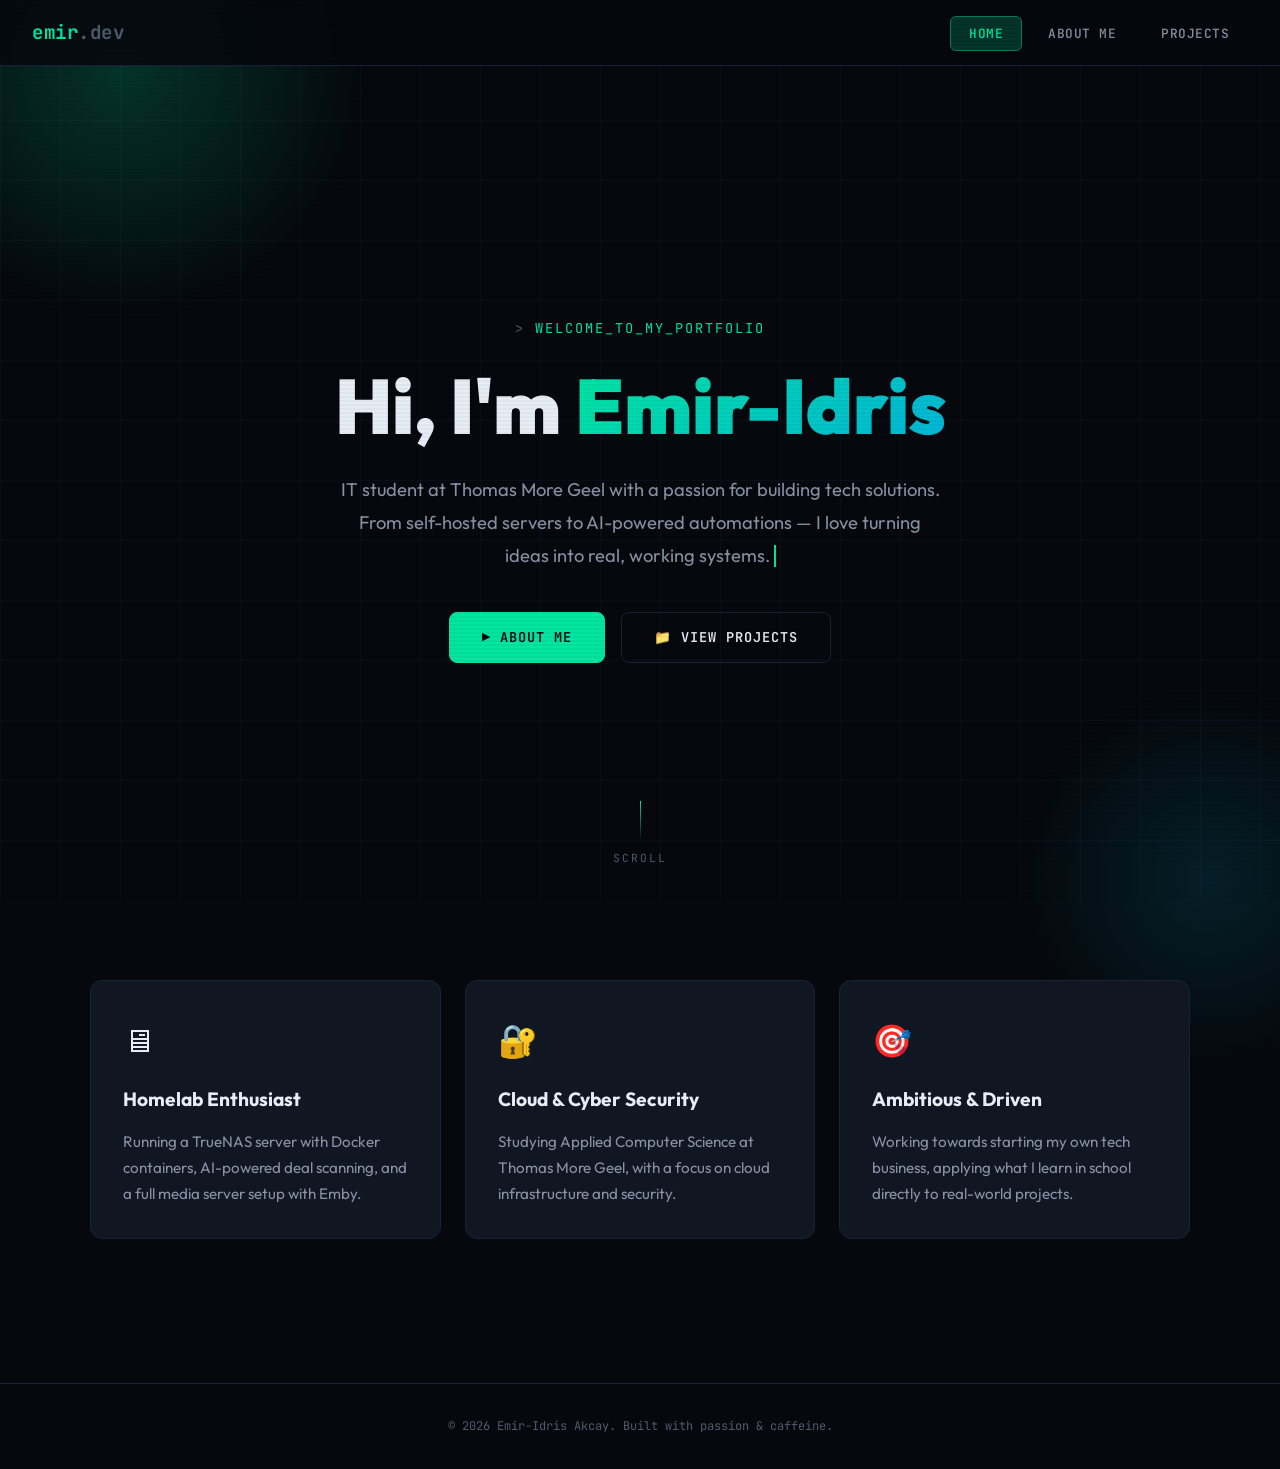
==== index.html @ 63d2e7e2 "first commit" ====
<!DOCTYPE html>
<html lang="en">
<head>
  <meta charset="UTF-8">
  <meta name="viewport" content="width=device-width, initial-scale=1.0">
  <title>Emir-Idris Akcay | Portfolio</title>
  <link rel="stylesheet" href="style.css">
</head>
<body>

  <!-- Background Effects -->
  <div class="bg-grid"></div>
  <div class="bg-glow"></div>
  <div class="bg-glow-2"></div>
  <div class="scanline"></div>

  <!-- Navigation -->
  <nav class="navbar" id="navbar">
    <a href="index.html" class="nav-logo">emir<span>.dev</span></a>
    <ul class="nav-links" id="navLinks">
      <li><a href="index.html" class="active">Home</a></li>
      <li><a href="about.html">About Me</a></li>
      <li><a href="projects.html">Projects</a></li>
    </ul>
    <div class="hamburger" id="hamburger" onclick="toggleMenu()">
      <span></span><span></span><span></span>
    </div>
  </nav>

  <!-- Main Content -->
  <main class="main-content">
    <section class="hero">
      <div class="hero-content container">
        <p class="hero-tag">welcome_to_my_portfolio</p>
        <h1 class="hero-title">
          Hi, I'm <span class="highlight">Emir-Idris</span>
        </h1>
        <p class="hero-subtitle">
          IT student at Thomas More Geel with a passion for building tech solutions. 
          From self-hosted servers to AI-powered automations — I love turning ideas into 
          real, working systems.<span class="cursor"></span>
        </p>
        <div class="hero-buttons">
          <a href="about.html" class="btn btn-primary">&#9654; About Me</a>
          <a href="projects.html" class="btn btn-ghost">&#128193; View Projects</a>
        </div>
      </div>
      <div class="scroll-indicator">
        <div class="line"></div>
        SCROLL
      </div>
    </section>

    <!-- Quick Info Cards -->
    <section class="section container">
      <div class="cards-grid">
        <div class="card fade-in">
          <div class="card-icon">&#128421;</div>
          <h3>Homelab Enthusiast</h3>
          <p>Running a TrueNAS server with Docker containers, AI-powered deal scanning, and a full media server setup with Emby.</p>
        </div>
        <div class="card fade-in">
          <div class="card-icon">&#128272;</div>
          <h3>Cloud & Cyber Security</h3>
          <p>Studying Applied Computer Science at Thomas More Geel, with a focus on cloud infrastructure and security.</p>
        </div>
        <div class="card fade-in">
          <div class="card-icon">&#127919;</div>
          <h3>Ambitious & Driven</h3>
          <p>Working towards starting my own tech business, applying what I learn in school directly to real-world projects.</p>
        </div>
      </div>
    </section>
  </main>

  <!-- Footer -->
  <footer class="footer">
    <div class="container">
      <p>&copy; 2026 Emir-Idris Akcay. Built with passion & caffeine.</p>
    </div>
  </footer>

  <script src="script.js"></script>
</body>
</html>
---- style.css ----
@import url('https://fonts.googleapis.com/css2?family=JetBrains+Mono:wght@300;400;500;600;700&family=Outfit:wght@300;400;500;600;700;800;900&display=swap');

/* ========== CSS VARIABLES ========== */
:root {
  --bg-primary: #06080d;
  --bg-secondary: #0c1017;
  --bg-card: #111722;
  --bg-card-hover: #161e2c;
  --accent: #00e5a0;
  --accent-dim: #00e5a033;
  --accent-glow: #00e5a066;
  --accent-secondary: #00b4d8;
  --text-primary: #e8edf5;
  --text-secondary: #8892a4;
  --text-muted: #505a6e;
  --border: #1a2235;
  --border-accent: #00e5a022;
  --danger: #ff4757;
  --font-display: 'Outfit', sans-serif;
  --font-mono: 'JetBrains Mono', monospace;
}

/* ========== RESET & BASE ========== */
*, *::before, *::after {
  margin: 0;
  padding: 0;
  box-sizing: border-box;
}

html {
  scroll-behavior: smooth;
}

body {
  font-family: var(--font-display);
  background: var(--bg-primary);
  color: var(--text-primary);
  line-height: 1.7;
  overflow-x: hidden;
  min-height: 100vh;
}

a {
  color: var(--accent);
  text-decoration: none;
  transition: all 0.3s ease;
}

a:hover {
  color: var(--accent-secondary);
}

::selection {
  background: var(--accent);
  color: var(--bg-primary);
}

/* ========== BACKGROUND EFFECTS ========== */
.bg-grid {
  position: fixed;
  top: 0; left: 0;
  width: 100%; height: 100%;
  pointer-events: none;
  z-index: 0;
  background-image:
    linear-gradient(var(--border) 1px, transparent 1px),
    linear-gradient(90deg, var(--border) 1px, transparent 1px);
  background-size: 60px 60px;
  opacity: 0.3;
}

.bg-glow {
  position: fixed;
  top: -20%; left: -10%;
  width: 500px; height: 500px;
  background: radial-gradient(circle, var(--accent-dim) 0%, transparent 70%);
  border-radius: 50%;
  pointer-events: none;
  z-index: 0;
  animation: floatGlow 15s ease-in-out infinite;
}

.bg-glow-2 {
  position: fixed;
  bottom: -20%; right: -10%;
  width: 400px; height: 400px;
  background: radial-gradient(circle, #00b4d822 0%, transparent 70%);
  border-radius: 50%;
  pointer-events: none;
  z-index: 0;
  animation: floatGlow 20s ease-in-out infinite reverse;
}

@keyframes floatGlow {
  0%, 100% { transform: translate(0, 0); }
  33% { transform: translate(50px, -30px); }
  66% { transform: translate(-30px, 50px); }
}

/* ========== SCANLINE OVERLAY ========== */
.scanline {
  position: fixed;
  top: 0; left: 0;
  width: 100%; height: 100%;
  pointer-events: none;
  z-index: 9999;
  background: repeating-linear-gradient(
    0deg,
    transparent,
    transparent 2px,
    rgba(0, 0, 0, 0.03) 2px,
    rgba(0, 0, 0, 0.03) 4px
  );
}

/* ========== NAVIGATION ========== */
.navbar {
  position: fixed;
  top: 0; left: 0;
  width: 100%;
  z-index: 1000;
  padding: 1rem 2rem;
  display: flex;
  justify-content: space-between;
  align-items: center;
  background: rgba(6, 8, 13, 0.85);
  backdrop-filter: blur(20px);
  border-bottom: 1px solid var(--border);
  transition: all 0.3s ease;
}

.navbar.scrolled {
  padding: 0.7rem 2rem;
  background: rgba(6, 8, 13, 0.95);
}

.nav-logo {
  font-family: var(--font-mono);
  font-size: 1.2rem;
  font-weight: 700;
  color: var(--accent);
  letter-spacing: -0.5px;
}

.nav-logo span {
  color: var(--text-muted);
}

.nav-links {
  display: flex;
  gap: 0.5rem;
  list-style: none;
}

.nav-links a {
  font-family: var(--font-mono);
  font-size: 0.8rem;
  font-weight: 500;
  color: var(--text-secondary);
  padding: 0.5rem 1.1rem;
  border-radius: 6px;
  border: 1px solid transparent;
  transition: all 0.3s ease;
  letter-spacing: 0.5px;
  text-transform: uppercase;
}

.nav-links a:hover {
  color: var(--accent);
  background: var(--accent-dim);
  border-color: var(--border-accent);
}

.nav-links a.active {
  color: var(--accent);
  background: var(--accent-dim);
  border-color: var(--accent-glow);
}

.hamburger {
  display: none;
  flex-direction: column;
  gap: 5px;
  cursor: pointer;
  padding: 5px;
  z-index: 1001;
}

.hamburger span {
  width: 25px;
  height: 2px;
  background: var(--text-primary);
  transition: all 0.3s ease;
  border-radius: 2px;
}

.hamburger.open span:nth-child(1) {
  transform: rotate(45deg) translate(5px, 5px);
}
.hamburger.open span:nth-child(2) {
  opacity: 0;
}
.hamburger.open span:nth-child(3) {
  transform: rotate(-45deg) translate(5px, -5px);
}

/* ========== MAIN CONTENT ========== */
.main-content {
  position: relative;
  z-index: 1;
  padding-top: 80px;
}

.container {
  max-width: 1100px;
  margin: 0 auto;
  padding: 0 2rem;
}

/* ========== HERO SECTION ========== */
.hero {
  min-height: calc(100vh - 80px);
  display: flex;
  align-items: center;
  justify-content: center;
  text-align: center;
  position: relative;
}

.hero-content {
  animation: fadeUp 1s ease forwards;
}

.hero-tag {
  font-family: var(--font-mono);
  font-size: 0.85rem;
  color: var(--accent);
  margin-bottom: 1.5rem;
  letter-spacing: 2px;
  text-transform: uppercase;
  opacity: 0;
  animation: fadeUp 0.8s ease 0.2s forwards;
}

.hero-tag::before {
  content: '> ';
  color: var(--text-muted);
}

.hero-title {
  font-size: clamp(2.5rem, 6vw, 5rem);
  font-weight: 900;
  line-height: 1.1;
  margin-bottom: 1.5rem;
  opacity: 0;
  animation: fadeUp 0.8s ease 0.4s forwards;
}

.hero-title .highlight {
  background: linear-gradient(135deg, var(--accent), var(--accent-secondary));
  -webkit-background-clip: text;
  -webkit-text-fill-color: transparent;
  background-clip: text;
}

.hero-subtitle {
  font-size: 1.15rem;
  color: var(--text-secondary);
  max-width: 600px;
  margin: 0 auto 2.5rem;
  line-height: 1.8;
  opacity: 0;
  animation: fadeUp 0.8s ease 0.6s forwards;
}

.hero-buttons {
  display: flex;
  gap: 1rem;
  justify-content: center;
  flex-wrap: wrap;
  opacity: 0;
  animation: fadeUp 0.8s ease 0.8s forwards;
}

.btn {
  font-family: var(--font-mono);
  font-size: 0.85rem;
  font-weight: 600;
  padding: 0.8rem 2rem;
  border-radius: 8px;
  border: 1px solid var(--border);
  cursor: pointer;
  transition: all 0.3s ease;
  text-transform: uppercase;
  letter-spacing: 1px;
  display: inline-flex;
  align-items: center;
  gap: 0.5rem;
}

.btn-primary {
  background: var(--accent);
  color: var(--bg-primary);
  border-color: var(--accent);
}

.btn-primary:hover {
  background: transparent;
  color: var(--accent);
  box-shadow: 0 0 30px var(--accent-dim);
}

.btn-ghost {
  background: transparent;
  color: var(--text-primary);
  border-color: var(--border);
}

.btn-ghost:hover {
  border-color: var(--accent);
  color: var(--accent);
  background: var(--accent-dim);
}

.scroll-indicator {
  position: absolute;
  bottom: 2rem;
  left: 50%;
  transform: translateX(-50%);
  display: flex;
  flex-direction: column;
  align-items: center;
  gap: 0.5rem;
  color: var(--text-muted);
  font-family: var(--font-mono);
  font-size: 0.7rem;
  letter-spacing: 2px;
  animation: bounce 2s ease infinite;
}

.scroll-indicator .line {
  width: 1px;
  height: 40px;
  background: linear-gradient(to bottom, var(--accent), transparent);
}

@keyframes bounce {
  0%, 100% { transform: translateX(-50%) translateY(0); }
  50% { transform: translateX(-50%) translateY(10px); }
}

/* ========== SECTION HEADERS ========== */
.section {
  padding: 5rem 0;
}

.section-header {
  margin-bottom: 3rem;
}

.section-tag {
  font-family: var(--font-mono);
  font-size: 0.8rem;
  color: var(--accent);
  letter-spacing: 3px;
  text-transform: uppercase;
  margin-bottom: 0.8rem;
}

.section-tag::before {
  content: '// ';
  color: var(--text-muted);
}

.section-title {
  font-size: clamp(1.8rem, 4vw, 2.8rem);
  font-weight: 800;
  line-height: 1.2;
}

/* ========== ABOUT PAGE ========== */
.about-intro {
  display: grid;
  grid-template-columns: 300px 1fr;
  gap: 3rem;
  align-items: start;
  margin-bottom: 4rem;
}

.about-photo-wrapper {
  position: relative;
}

.about-photo {
  width: 100%;
  aspect-ratio: 1;
  object-fit: cover;
  border-radius: 12px;
  border: 2px solid var(--border);
  filter: grayscale(20%);
  transition: all 0.5s ease;
}

.about-photo:hover {
  filter: grayscale(0%);
  border-color: var(--accent);
  box-shadow: 0 0 40px var(--accent-dim);
}

.about-photo-wrapper::after {
  content: '';
  position: absolute;
  top: 10px; left: 10px;
  width: 100%; height: 100%;
  border: 2px solid var(--accent);
  border-radius: 12px;
  z-index: -1;
  opacity: 0.3;
  transition: all 0.5s ease;
}

.about-photo-wrapper:hover::after {
  top: 8px; left: 8px;
  opacity: 0.6;
}

.about-text h2 {
  font-size: 1.8rem;
  font-weight: 800;
  margin-bottom: 0.5rem;
}

.about-text .role {
  font-family: var(--font-mono);
  color: var(--accent);
  font-size: 0.9rem;
  margin-bottom: 1.5rem;
}

.about-text p {
  color: var(--text-secondary);
  margin-bottom: 1rem;
  font-size: 1rem;
}

.about-details {
  display: grid;
  grid-template-columns: repeat(2, 1fr);
  gap: 0.8rem;
  margin-top: 1.5rem;
  font-size: 0.9rem;
}

.about-detail {
  display: flex;
  gap: 0.5rem;
}

.about-detail .label {
  color: var(--text-muted);
  font-family: var(--font-mono);
  font-size: 0.8rem;
  min-width: 80px;
}

.about-detail .value {
  color: var(--text-primary);
}

/* ========== CARDS ========== */
.card {
  background: var(--bg-card);
  border: 1px solid var(--border);
  border-radius: 12px;
  padding: 2rem;
  transition: all 0.4s ease;
}

.card:hover {
  background: var(--bg-card-hover);
  border-color: var(--accent-glow);
  transform: translateY(-2px);
  box-shadow: 0 10px 40px rgba(0, 229, 160, 0.05);
}

.card-icon {
  font-size: 2rem;
  margin-bottom: 1rem;
}

.card h3 {
  font-size: 1.2rem;
  font-weight: 700;
  margin-bottom: 0.8rem;
}

.card p {
  color: var(--text-secondary);
  font-size: 0.95rem;
}

.cards-grid {
  display: grid;
  grid-template-columns: repeat(auto-fit, minmax(300px, 1fr));
  gap: 1.5rem;
}

/* ========== SKILLS ========== */
.skills-section {
  margin-top: 3rem;
}

.skills-category {
  margin-bottom: 2.5rem;
}

.skills-category h3 {
  font-family: var(--font-mono);
  font-size: 0.9rem;
  color: var(--accent);
  text-transform: uppercase;
  letter-spacing: 2px;
  margin-bottom: 1.2rem;
  padding-bottom: 0.5rem;
  border-bottom: 1px solid var(--border);
}

.skills-tags {
  display: flex;
  flex-wrap: wrap;
  gap: 0.6rem;
}

.skill-tag {
  font-family: var(--font-mono);
  font-size: 0.8rem;
  padding: 0.5rem 1rem;
  background: var(--bg-card);
  border: 1px solid var(--border);
  border-radius: 6px;
  color: var(--text-secondary);
  transition: all 0.3s ease;
}

.skill-tag:hover {
  color: var(--accent);
  border-color: var(--accent);
  background: var(--accent-dim);
  box-shadow: 0 0 15px var(--accent-dim);
}

.skill-tag.highlight {
  color: var(--accent);
  border-color: var(--accent-glow);
  background: var(--accent-dim);
}

/* ========== SOFT SKILLS ========== */
.soft-skills-grid {
  display: grid;
  grid-template-columns: repeat(auto-fit, minmax(220px, 1fr));
  gap: 1rem;
}

.soft-skill-card {
  background: var(--bg-card);
  border: 1px solid var(--border);
  border-radius: 10px;
  padding: 1.5rem;
  text-align: center;
  transition: all 0.3s ease;
}

.soft-skill-card:hover {
  border-color: var(--accent-glow);
  transform: translateY(-3px);
}

.soft-skill-card .icon {
  font-size: 1.8rem;
  margin-bottom: 0.8rem;
}

.soft-skill-card h4 {
  font-size: 1rem;
  font-weight: 600;
  margin-bottom: 0.4rem;
}

.soft-skill-card p {
  font-size: 0.8rem;
  color: var(--text-muted);
}

/* ========== CV SECTION ========== */
.cv-banner {
  background: var(--bg-card);
  border: 1px solid var(--border);
  border-radius: 12px;
  padding: 2.5rem;
  display: flex;
  justify-content: space-between;
  align-items: center;
  margin-top: 3rem;
  gap: 2rem;
}

.cv-banner-text h3 {
  font-size: 1.4rem;
  margin-bottom: 0.5rem;
}

.cv-banner-text p {
  color: var(--text-secondary);
  font-size: 0.95rem;
}

.cv-banner-actions {
  display: flex;
  gap: 1rem;
  flex-shrink: 0;
}

/* ========== CV PAGE ========== */
.cv-page {
  max-width: 900px;
  margin: 0 auto;
}

.cv-section {
  margin-bottom: 3rem;
}

.cv-section h2 {
  font-family: var(--font-mono);
  font-size: 1rem;
  color: var(--accent);
  text-transform: uppercase;
  letter-spacing: 3px;
  padding-bottom: 0.8rem;
  border-bottom: 1px solid var(--border);
  margin-bottom: 1.5rem;
}

.cv-item {
  display: grid;
  grid-template-columns: 140px 1fr;
  gap: 1.5rem;
  margin-bottom: 1.5rem;
  padding-bottom: 1.5rem;
  border-bottom: 1px solid var(--border);
}

.cv-item:last-child {
  border-bottom: none;
}

.cv-date {
  font-family: var(--font-mono);
  font-size: 0.85rem;
  color: var(--accent);
  font-weight: 500;
}

.cv-item h3 {
  font-size: 1.1rem;
  font-weight: 700;
  margin-bottom: 0.3rem;
}

.cv-item .cv-org {
  color: var(--accent-secondary);
  font-size: 0.9rem;
  margin-bottom: 0.5rem;
}

.cv-item p, .cv-item li {
  color: var(--text-secondary);
  font-size: 0.9rem;
}

.cv-item ul {
  list-style: none;
  padding: 0;
}

.cv-item ul li::before {
  content: '→ ';
  color: var(--accent);
}

/* ========== PROJECTS PAGE ========== */
.empty-state {
  text-align: center;
  padding: 6rem 2rem;
}

.empty-state .icon {
  font-size: 4rem;
  margin-bottom: 1.5rem;
  opacity: 0.5;
}

.empty-state h2 {
  font-size: 1.5rem;
  margin-bottom: 1rem;
}

.empty-state p {
  color: var(--text-secondary);
  max-width: 400px;
  margin: 0 auto;
}

/* ========== FOOTER ========== */
.footer {
  border-top: 1px solid var(--border);
  padding: 2rem 0;
  text-align: center;
  margin-top: 4rem;
}

.footer p {
  font-family: var(--font-mono);
  font-size: 0.75rem;
  color: var(--text-muted);
}

.footer a {
  color: var(--accent);
}

/* ========== ANIMATIONS ========== */
@keyframes fadeUp {
  from {
    opacity: 0;
    transform: translateY(30px);
  }
  to {
    opacity: 1;
    transform: translateY(0);
  }
}

.fade-in {
  opacity: 0;
  transform: translateY(20px);
  transition: all 0.6s ease;
}

.fade-in.visible {
  opacity: 1;
  transform: translateY(0);
}

/* ========== TERMINAL CURSOR ========== */
.cursor {
  display: inline-block;
  width: 2px;
  height: 1.2em;
  background: var(--accent);
  margin-left: 4px;
  animation: blink 1s step-end infinite;
  vertical-align: text-bottom;
}

@keyframes blink {
  0%, 100% { opacity: 1; }
  50% { opacity: 0; }
}

/* ========== RESPONSIVE ========== */
@media (max-width: 768px) {
  .navbar {
    padding: 1rem 1.2rem;
  }

  .nav-links {
    position: fixed;
    top: 0; right: -100%;
    width: 280px;
    height: 100vh;
    background: var(--bg-secondary);
    flex-direction: column;
    padding: 5rem 2rem 2rem;
    border-left: 1px solid var(--border);
    transition: right 0.3s ease;
    gap: 0.3rem;
  }

  .nav-links.open {
    right: 0;
  }

  .nav-links a {
    padding: 0.8rem 1rem;
    font-size: 0.9rem;
    width: 100%;
  }

  .hamburger {
    display: flex;
  }

  .about-intro {
    grid-template-columns: 1fr;
    text-align: center;
  }

  .about-photo-wrapper {
    max-width: 220px;
    margin: 0 auto;
  }

  .about-details {
    grid-template-columns: 1fr;
  }

  .cv-item {
    grid-template-columns: 1fr;
    gap: 0.5rem;
  }

  .cv-banner {
    flex-direction: column;
    text-align: center;
  }

  .cv-banner-actions {
    flex-direction: column;
    width: 100%;
  }

  .cv-banner-actions .btn {
    width: 100%;
    justify-content: center;
  }

  .hero-buttons {
    flex-direction: column;
    align-items: center;
  }

  .btn {
    width: 100%;
    justify-content: center;
  }

  .container {
    padding: 0 1.2rem;
  }
}
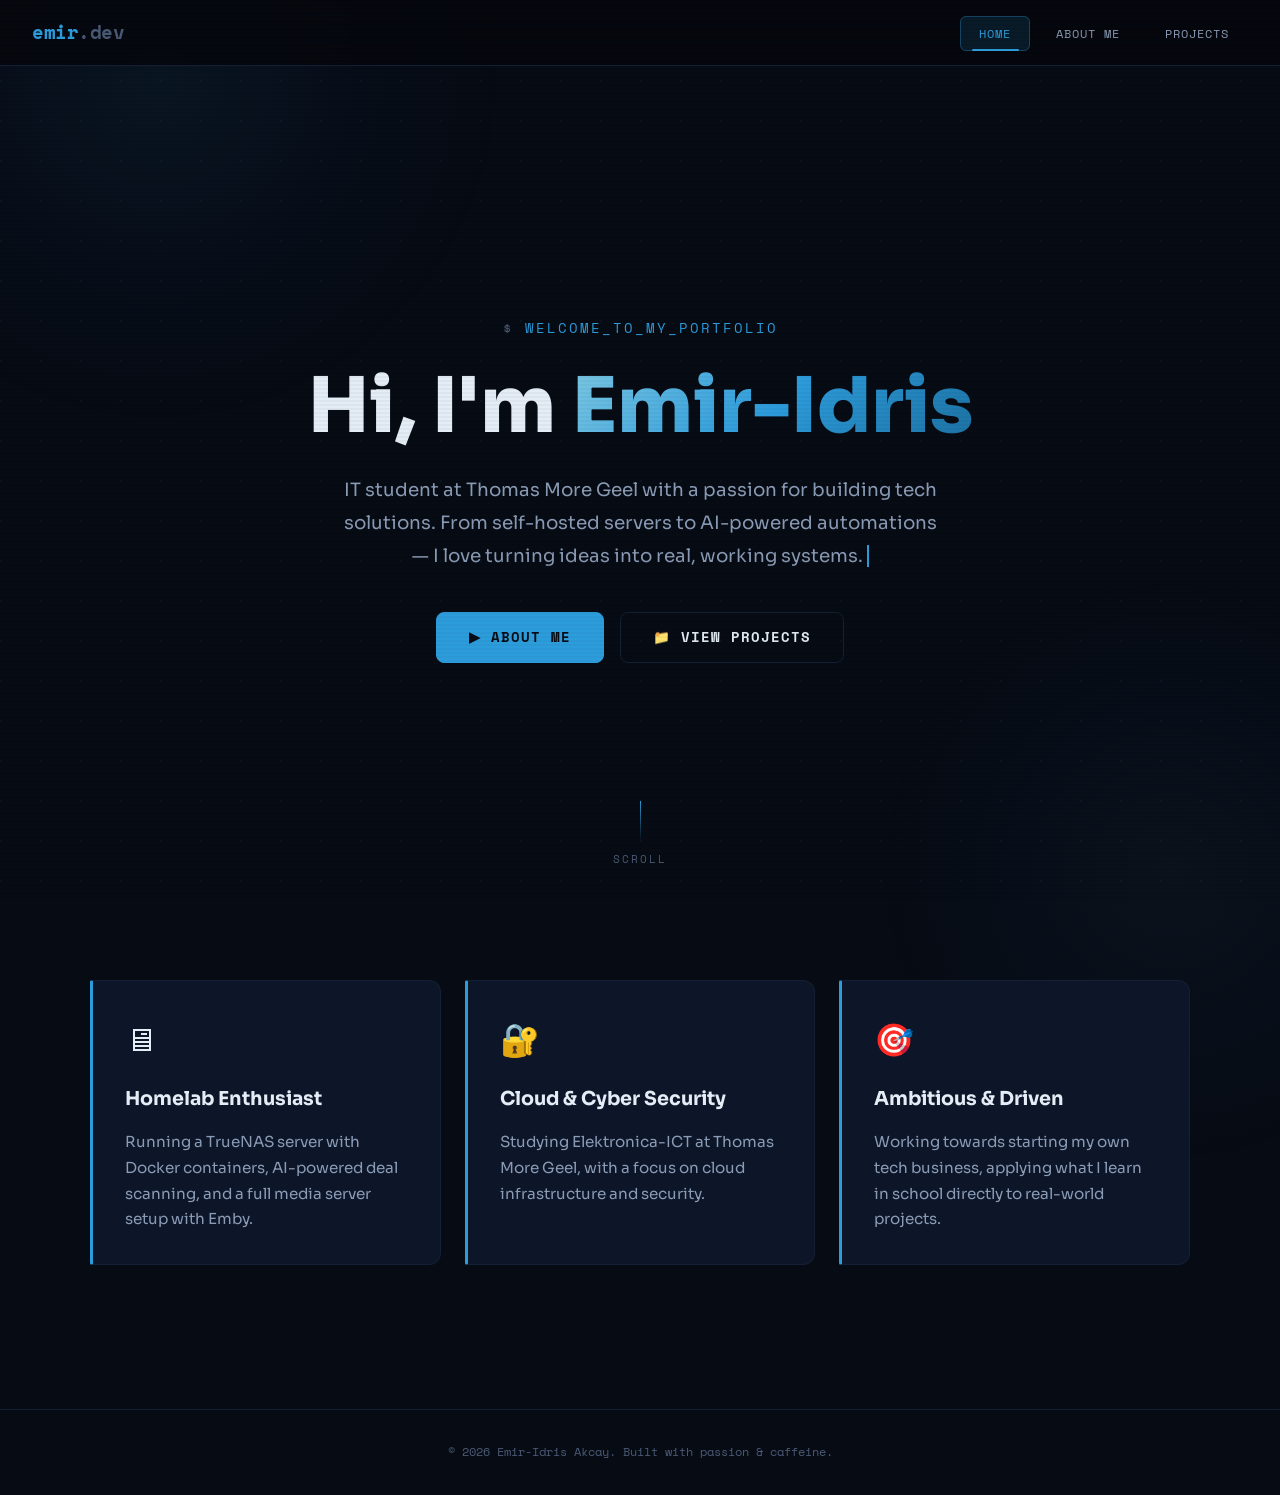
==== commit 51f80970: "style aangepast" ====
--- a/index.html
+++ b/index.html
@@ -62,7 +62,7 @@
         <div class="card fade-in">
           <div class="card-icon">&#128272;</div>
           <h3>Cloud & Cyber Security</h3>
-          <p>Studying Applied Computer Science at Thomas More Geel, with a focus on cloud infrastructure and security.</p>
+          <p>Studying Elektronica-ICT at Thomas More Geel, with a focus on cloud infrastructure and security.</p>
         </div>
         <div class="card fade-in">
           <div class="card-icon">&#127919;</div>
--- a/style.css
+++ b/style.css
@@ -1,23 +1,24 @@
-@import url('https://fonts.googleapis.com/css2?family=JetBrains+Mono:wght@300;400;500;600;700&family=Outfit:wght@300;400;500;600;700;800;900&display=swap');
+@import url('https://fonts.googleapis.com/css2?family=Space+Mono:wght@400;700&family=Sora:wght@300;400;500;600;700;800&display=swap');
 
 /* ========== CSS VARIABLES ========== */
 :root {
-  --bg-primary: #06080d;
-  --bg-secondary: #0c1017;
-  --bg-card: #111722;
-  --bg-card-hover: #161e2c;
-  --accent: #00e5a0;
-  --accent-dim: #00e5a033;
-  --accent-glow: #00e5a066;
-  --accent-secondary: #00b4d8;
-  --text-primary: #e8edf5;
-  --text-secondary: #8892a4;
-  --text-muted: #505a6e;
-  --border: #1a2235;
-  --border-accent: #00e5a022;
+  --bg-primary: #070b14;
+  --bg-secondary: #0a1020;
+  --bg-card: #0d1528;
+  --bg-card-hover: #111d35;
+  --accent: #2d9cdb;
+  --accent-dim: #2d9cdb20;
+  --accent-glow: #2d9cdb55;
+  --accent-secondary: #7ec8e3;
+  --accent-tertiary: #1b6fa0;
+  --text-primary: #e4ecf5;
+  --text-secondary: #8a9bb5;
+  --text-muted: #4a5a75;
+  --border: #142035;
+  --border-accent: #2d9cdb22;
   --danger: #ff4757;
-  --font-display: 'Outfit', sans-serif;
-  --font-mono: 'JetBrains Mono', monospace;
+  --font-display: 'Sora', sans-serif;
+  --font-mono: 'Space Mono', monospace;
 }
 
 /* ========== RESET & BASE ========== */
@@ -63,32 +64,42 @@
   pointer-events: none;
   z-index: 0;
   background-image:
-    linear-gradient(var(--border) 1px, transparent 1px),
-    linear-gradient(90deg, var(--border) 1px, transparent 1px);
-  background-size: 60px 60px;
-  opacity: 0.3;
+    radial-gradient(circle at 1px 1px, var(--border) 1px, transparent 0);
+  background-size: 40px 40px;
+  opacity: 0.4;
 }
 
 .bg-glow {
   position: fixed;
-  top: -20%; left: -10%;
-  width: 500px; height: 500px;
-  background: radial-gradient(circle, var(--accent-dim) 0%, transparent 70%);
+  top: -30%; left: -15%;
+  width: 700px; height: 700px;
+  background: radial-gradient(circle, #2d9cdb12 0%, #1b6fa008 40%, transparent 70%);
   border-radius: 50%;
   pointer-events: none;
   z-index: 0;
-  animation: floatGlow 15s ease-in-out infinite;
+  animation: floatGlow 20s ease-in-out infinite;
 }
 
 .bg-glow-2 {
   position: fixed;
-  bottom: -20%; right: -10%;
-  width: 400px; height: 400px;
-  background: radial-gradient(circle, #00b4d822 0%, transparent 70%);
+  bottom: -30%; right: -15%;
+  width: 600px; height: 600px;
+  background: radial-gradient(circle, #7ec8e30a 0%, #2d9cdb06 40%, transparent 70%);
   border-radius: 50%;
   pointer-events: none;
   z-index: 0;
-  animation: floatGlow 20s ease-in-out infinite reverse;
+  animation: floatGlow 25s ease-in-out infinite reverse;
+}
+
+.bg-glow-3 {
+  position: fixed;
+  top: 40%; left: 50%;
+  width: 400px; height: 400px;
+  background: radial-gradient(circle, #2d9cdb08 0%, transparent 60%);
+  border-radius: 50%;
+  pointer-events: none;
+  z-index: 0;
+  animation: floatGlow 18s ease-in-out 5s infinite;
 }
 
 @keyframes floatGlow {
@@ -154,15 +165,33 @@
 
 .nav-links a {
   font-family: var(--font-mono);
-  font-size: 0.8rem;
-  font-weight: 500;
+  font-size: 0.75rem;
+  font-weight: 400;
   color: var(--text-secondary);
   padding: 0.5rem 1.1rem;
   border-radius: 6px;
   border: 1px solid transparent;
   transition: all 0.3s ease;
-  letter-spacing: 0.5px;
+  letter-spacing: 1px;
   text-transform: uppercase;
+  position: relative;
+}
+
+.nav-links a::after {
+  content: '';
+  position: absolute;
+  bottom: -1px;
+  left: 50%; right: 50%;
+  height: 2px;
+  background: var(--accent);
+  transition: all 0.3s ease;
+  border-radius: 2px;
+}
+
+.nav-links a:hover::after,
+.nav-links a.active::after {
+  left: 15%;
+  right: 15%;
 }
 
 .nav-links a:hover {
@@ -243,7 +272,7 @@
 }
 
 .hero-tag::before {
-  content: '> ';
+  content: '$ ';
   color: var(--text-muted);
 }
 
@@ -257,7 +286,7 @@
 }
 
 .hero-title .highlight {
-  background: linear-gradient(135deg, var(--accent), var(--accent-secondary));
+  background: linear-gradient(135deg, var(--accent-secondary), var(--accent), var(--accent-tertiary));
   -webkit-background-clip: text;
   -webkit-text-fill-color: transparent;
   background-clip: text;
@@ -307,7 +336,7 @@
 .btn-primary:hover {
   background: transparent;
   color: var(--accent);
-  box-shadow: 0 0 30px var(--accent-dim);
+  box-shadow: 0 0 30px var(--accent-dim), 0 0 60px rgba(45, 156, 219, 0.05);
 }
 
 .btn-ghost {
@@ -360,15 +389,20 @@
 
 .section-tag {
   font-family: var(--font-mono);
-  font-size: 0.8rem;
+  font-size: 0.75rem;
   color: var(--accent);
   letter-spacing: 3px;
   text-transform: uppercase;
   margin-bottom: 0.8rem;
+  display: inline-block;
+  padding: 0.3rem 0.8rem;
+  background: var(--accent-dim);
+  border: 1px solid var(--border-accent);
+  border-radius: 4px;
 }
 
 .section-tag::before {
-  content: '// ';
+  content: '$ ';
   color: var(--text-muted);
 }
 
@@ -415,7 +449,19 @@
   border: 2px solid var(--accent);
   border-radius: 12px;
   z-index: -1;
-  opacity: 0.3;
+  opacity: 0.2;
+  transition: all 0.5s ease;
+}
+
+.about-photo-wrapper::before {
+  content: '';
+  position: absolute;
+  top: -5px; left: -5px;
+  width: calc(100% + 10px); height: calc(100% + 10px);
+  background: linear-gradient(135deg, var(--accent), var(--accent-secondary));
+  border-radius: 14px;
+  z-index: -2;
+  opacity: 0.15;
   transition: all 0.5s ease;
 }
 
@@ -471,16 +517,34 @@
 .card {
   background: var(--bg-card);
   border: 1px solid var(--border);
-  border-radius: 12px;
+  border-left: 3px solid var(--accent);
+  border-radius: 2px 12px 12px 2px;
   padding: 2rem;
   transition: all 0.4s ease;
+  position: relative;
+  overflow: hidden;
+}
+
+.card::before {
+  content: '';
+  position: absolute;
+  top: 0; left: 0;
+  width: 100%; height: 100%;
+  background: linear-gradient(135deg, var(--accent-dim) 0%, transparent 50%);
+  opacity: 0;
+  transition: opacity 0.4s ease;
 }
 
 .card:hover {
   background: var(--bg-card-hover);
   border-color: var(--accent-glow);
-  transform: translateY(-2px);
-  box-shadow: 0 10px 40px rgba(0, 229, 160, 0.05);
+  border-left-color: var(--accent-secondary);
+  transform: translateY(-4px);
+  box-shadow: 0 15px 50px rgba(45, 156, 219, 0.08);
+}
+
+.card:hover::before {
+  opacity: 1;
 }
 
 .card-icon {
@@ -546,7 +610,7 @@
   color: var(--accent);
   border-color: var(--accent);
   background: var(--accent-dim);
-  box-shadow: 0 0 15px var(--accent-dim);
+  box-shadow: 0 0 15px rgba(45, 156, 219, 0.1);
 }
 
 .skill-tag.highlight {
@@ -569,11 +633,27 @@
   padding: 1.5rem;
   text-align: center;
   transition: all 0.3s ease;
+  position: relative;
+  overflow: hidden;
+}
+
+.soft-skill-card::before {
+  content: '';
+  position: absolute;
+  top: 0; left: 0;
+  width: 100%; height: 3px;
+  background: linear-gradient(90deg, transparent, var(--accent), transparent);
+  opacity: 0;
+  transition: opacity 0.3s ease;
 }
 
 .soft-skill-card:hover {
   border-color: var(--accent-glow);
   transform: translateY(-3px);
+}
+
+.soft-skill-card:hover::before {
+  opacity: 1;
 }
 
 .soft-skill-card .icon {
@@ -767,6 +847,216 @@
 @keyframes blink {
   0%, 100% { opacity: 1; }
   50% { opacity: 0; }
+}
+
+/* ========== PROJECT CARDS ========== */
+.project-card {
+  background: var(--bg-card);
+  border: 1px solid var(--border);
+  border-radius: 12px;
+  overflow: hidden;
+  transition: all 0.4s ease;
+  margin-bottom: 2.5rem;
+}
+
+.project-card:hover {
+  border-color: var(--accent-glow);
+  box-shadow: 0 15px 50px rgba(45, 156, 219, 0.06);
+}
+
+.project-card-inner {
+  padding: 2rem;
+}
+
+.project-header {
+  display: flex;
+  justify-content: space-between;
+  align-items: flex-start;
+  gap: 1rem;
+  margin-bottom: 1.2rem;
+  flex-wrap: wrap;
+}
+
+.project-badges {
+  display: flex;
+  gap: 0.5rem;
+  flex-wrap: wrap;
+}
+
+.project-badge {
+  font-family: var(--font-mono);
+  font-size: 0.7rem;
+  padding: 0.3rem 0.7rem;
+  border-radius: 4px;
+  letter-spacing: 0.5px;
+  text-transform: uppercase;
+  font-weight: 700;
+}
+
+.badge-school {
+  background: var(--accent-dim);
+  color: var(--accent);
+  border: 1px solid var(--accent-glow);
+}
+
+.badge-personal {
+  background: #7c3aed20;
+  color: #a78bfa;
+  border: 1px solid #7c3aed33;
+}
+
+.badge-required {
+  background: #f59e0b15;
+  color: #fbbf24;
+  border: 1px solid #f59e0b33;
+}
+
+.badge-group {
+  background: #06b6d415;
+  color: #67e8f9;
+  border: 1px solid #06b6d433;
+}
+
+.project-card h2 {
+  font-size: 1.5rem;
+  font-weight: 800;
+  margin-bottom: 0.3rem;
+}
+
+.project-subtitle {
+  font-family: var(--font-mono);
+  font-size: 0.85rem;
+  color: var(--accent);
+  margin-bottom: 1.2rem;
+}
+
+.project-description {
+  color: var(--text-secondary);
+  font-size: 0.95rem;
+  line-height: 1.8;
+  margin-bottom: 1.5rem;
+}
+
+.project-contribution {
+  margin-bottom: 1.5rem;
+}
+
+.project-contribution h4 {
+  font-family: var(--font-mono);
+  font-size: 0.8rem;
+  color: var(--accent);
+  text-transform: uppercase;
+  letter-spacing: 1.5px;
+  margin-bottom: 1rem;
+  padding-bottom: 0.5rem;
+  border-bottom: 1px solid var(--border);
+}
+
+.contribution-list {
+  display: grid;
+  grid-template-columns: repeat(auto-fit, minmax(280px, 1fr));
+  gap: 0.8rem;
+}
+
+.contribution-item {
+  display: flex;
+  align-items: flex-start;
+  gap: 0.6rem;
+  padding: 0.6rem 0.8rem;
+  background: var(--bg-secondary);
+  border-radius: 6px;
+  border-left: 2px solid var(--accent);
+  font-size: 0.9rem;
+  color: var(--text-secondary);
+}
+
+.contribution-item .check {
+  color: var(--accent);
+  flex-shrink: 0;
+  font-weight: bold;
+}
+
+.project-skills-learned {
+  margin-bottom: 1.5rem;
+}
+
+.project-skills-learned h4 {
+  font-family: var(--font-mono);
+  font-size: 0.8rem;
+  color: var(--accent-secondary);
+  text-transform: uppercase;
+  letter-spacing: 1.5px;
+  margin-bottom: 0.8rem;
+}
+
+.learned-grid {
+  display: flex;
+  flex-wrap: wrap;
+  gap: 0.5rem;
+}
+
+.learned-tag-hard, .learned-tag-soft {
+  font-family: var(--font-mono);
+  font-size: 0.75rem;
+  padding: 0.4rem 0.8rem;
+  border-radius: 4px;
+}
+
+.learned-tag-hard {
+  background: var(--accent-dim);
+  color: var(--accent);
+  border: 1px solid var(--border-accent);
+}
+
+.learned-tag-soft {
+  background: #7c3aed15;
+  color: #a78bfa;
+  border: 1px solid #7c3aed22;
+}
+
+.project-links {
+  display: flex;
+  gap: 0.8rem;
+  flex-wrap: wrap;
+  margin-top: 1.5rem;
+  padding-top: 1.5rem;
+  border-top: 1px solid var(--border);
+}
+
+.project-link {
+  font-family: var(--font-mono);
+  font-size: 0.8rem;
+  padding: 0.5rem 1.2rem;
+  border-radius: 6px;
+  border: 1px solid var(--border);
+  color: var(--text-secondary);
+  transition: all 0.3s ease;
+  display: inline-flex;
+  align-items: center;
+  gap: 0.4rem;
+}
+
+.project-link:hover {
+  color: var(--accent);
+  border-color: var(--accent);
+  background: var(--accent-dim);
+}
+
+.project-tech-stack {
+  display: flex;
+  flex-wrap: wrap;
+  gap: 0.4rem;
+  margin-bottom: 1.5rem;
+}
+
+.tech-tag {
+  font-family: var(--font-mono);
+  font-size: 0.7rem;
+  padding: 0.25rem 0.6rem;
+  background: var(--bg-secondary);
+  border: 1px solid var(--border);
+  border-radius: 3px;
+  color: var(--text-muted);
 }
 
 /* ========== RESPONSIVE ========== */
